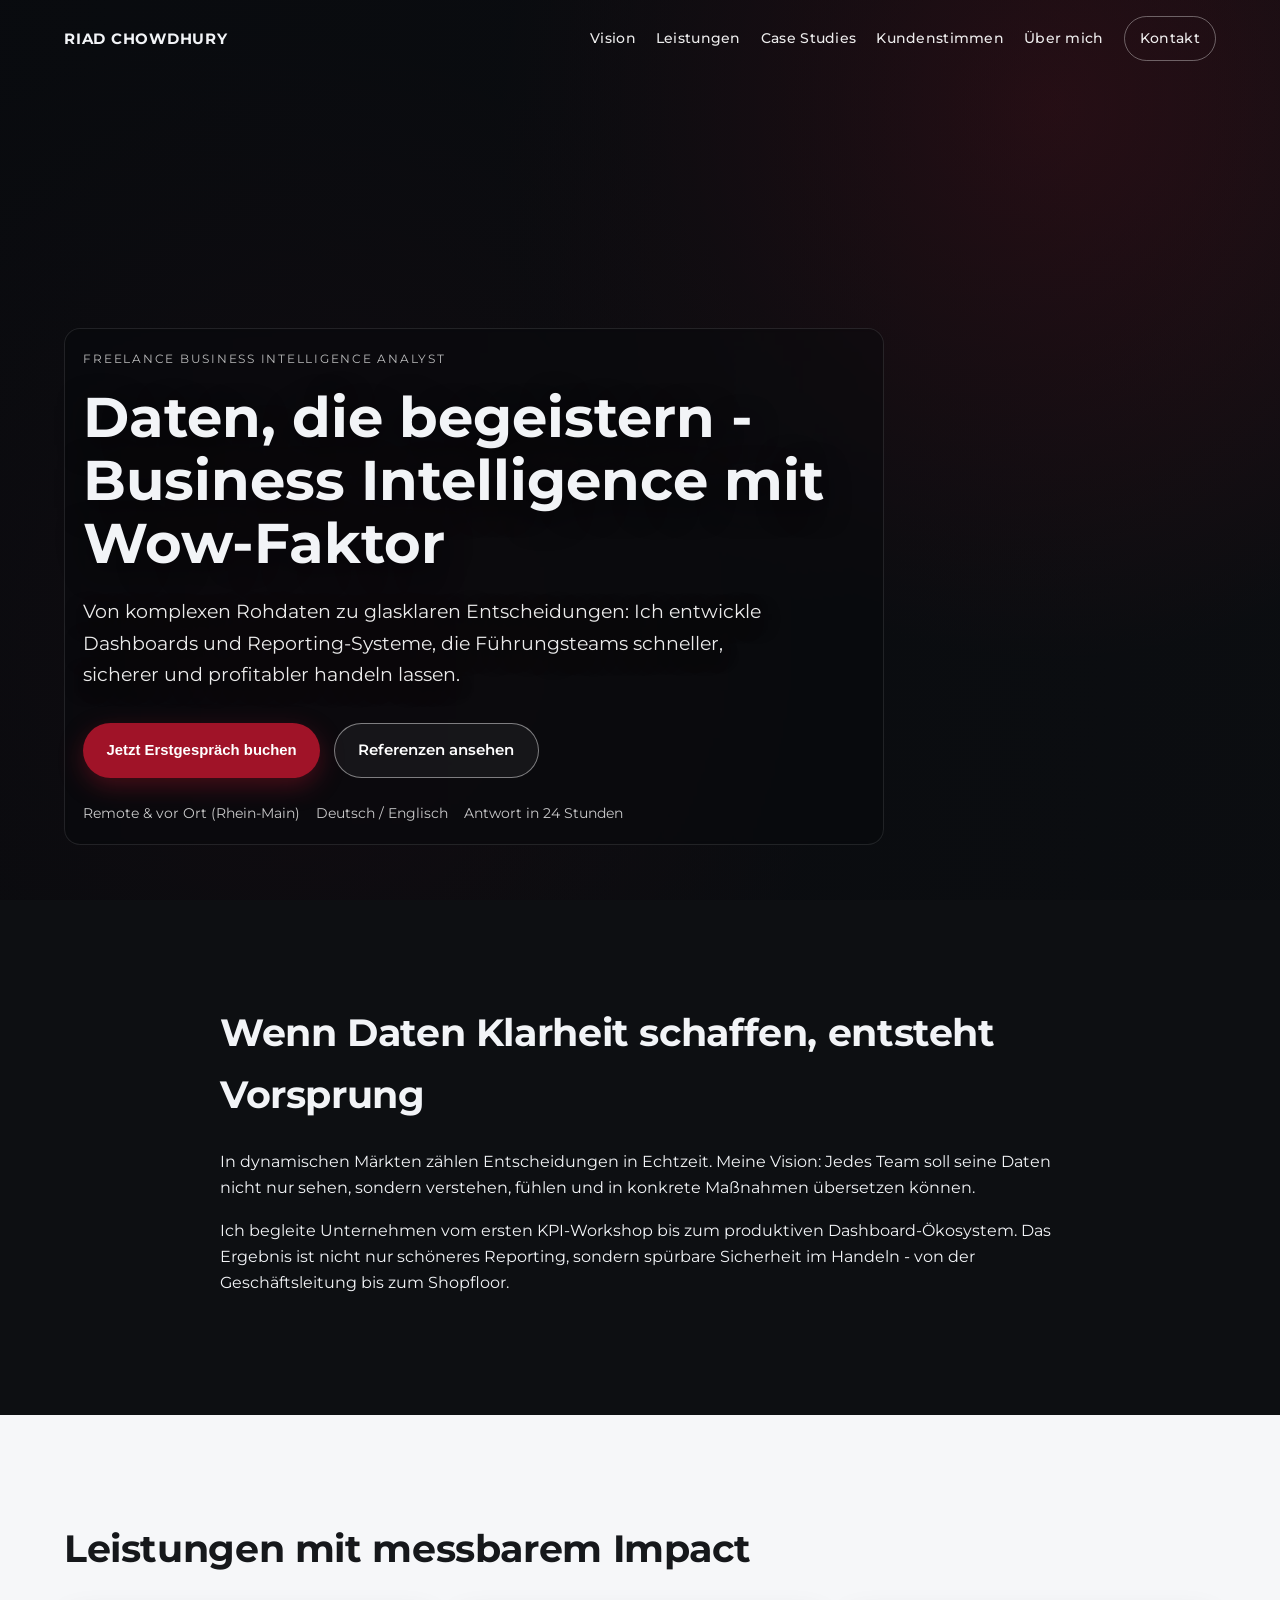
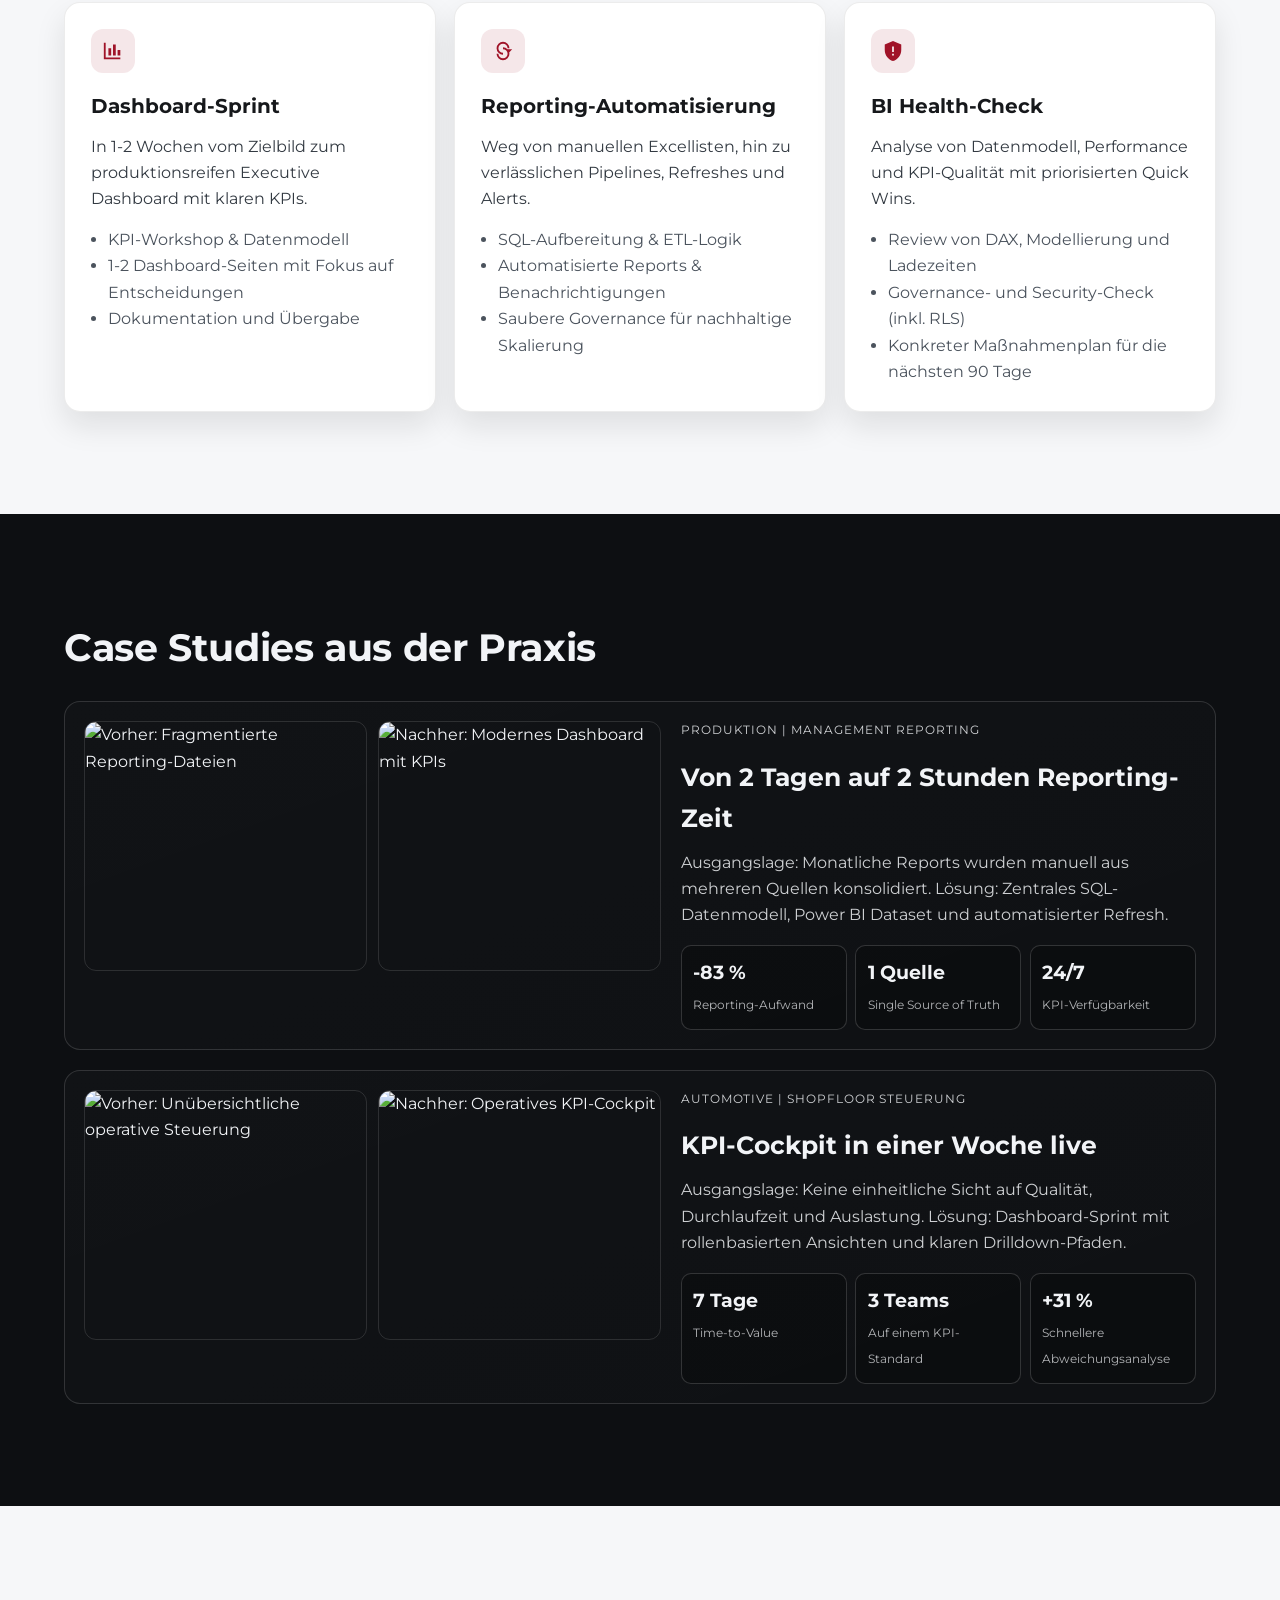
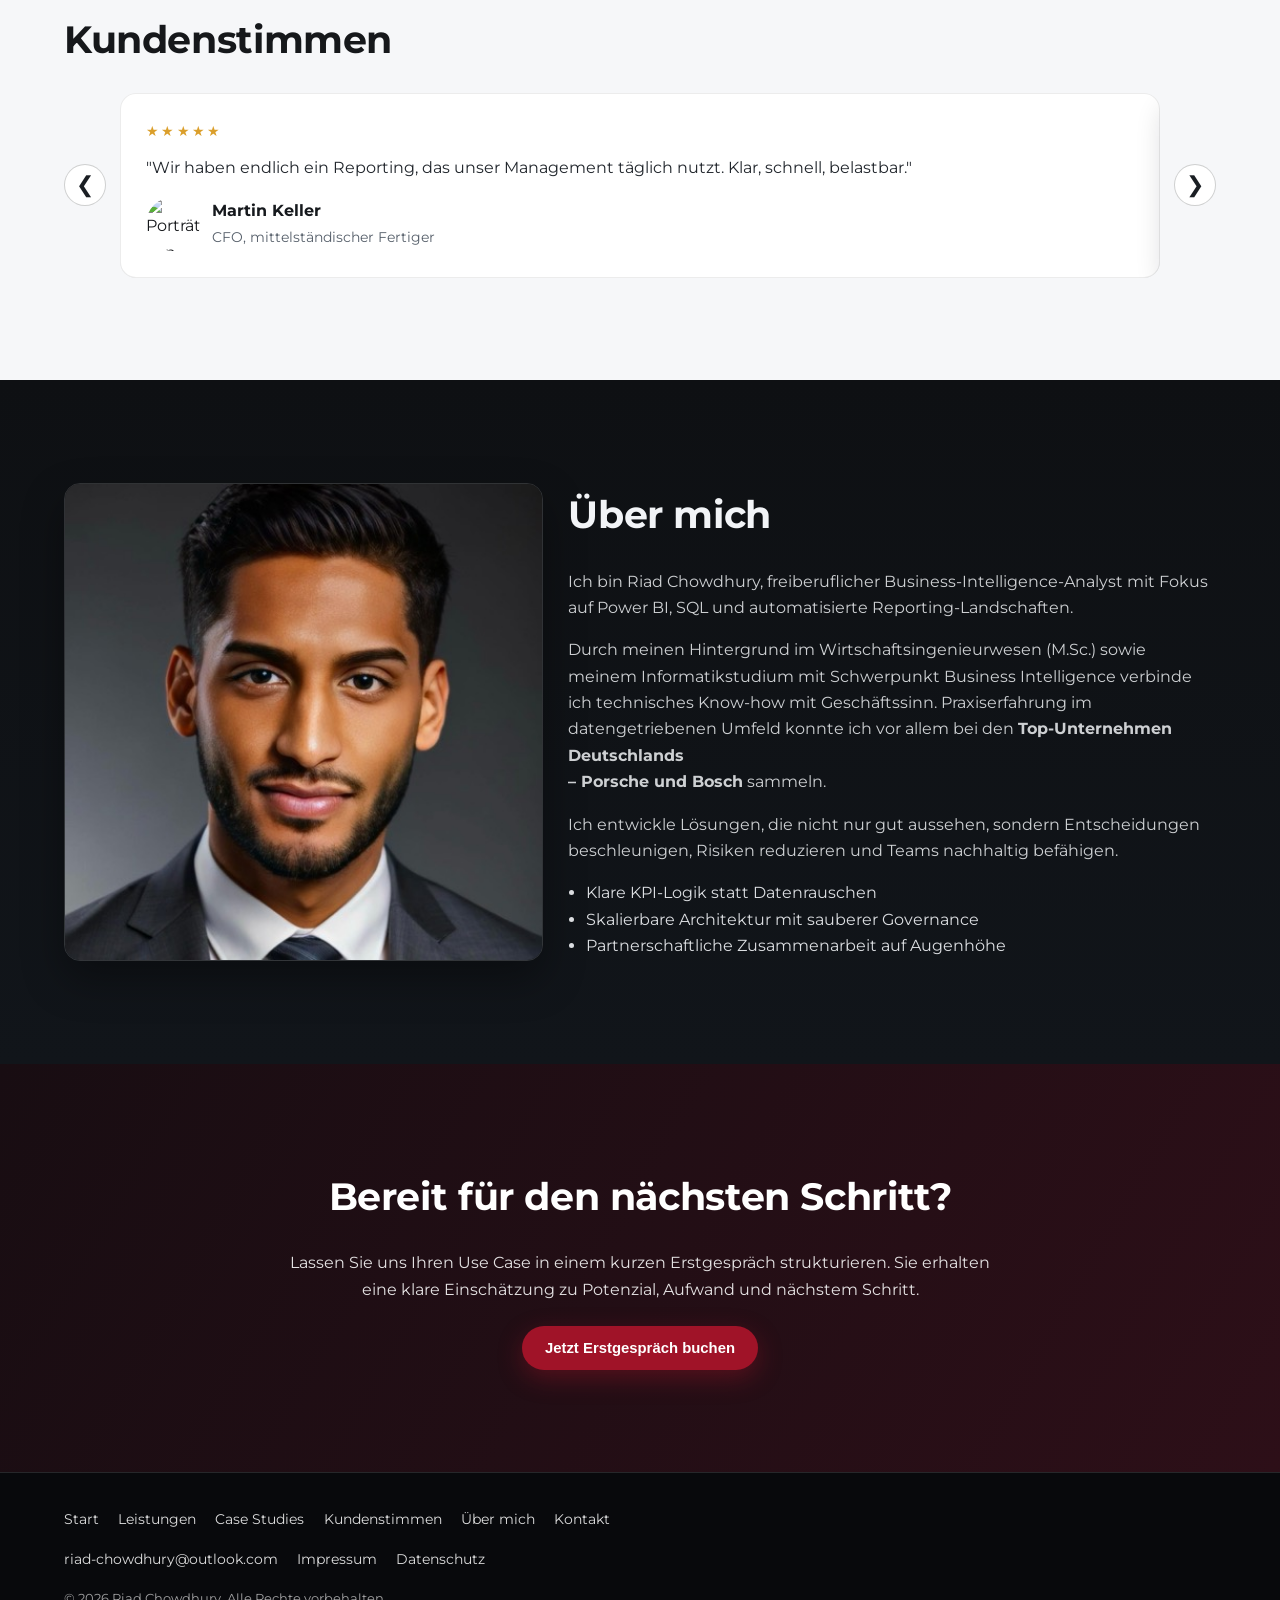
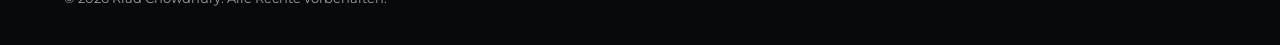
==== index.html @ aecb848a "initial commit" ====
<!DOCTYPE html>
<html lang="de">
<head>
    <meta charset="UTF-8">
    <meta name="viewport" content="width=device-width, initial-scale=1.0">
    <meta name="description" content="Premium Business-Intelligence-Portfolio von Riad Chowdhury: Dashboards, Reporting-Automatisierung und datengetriebene Entscheidungen mit messbarem Impact.">
    <title>Riad Chowdhury | Business Intelligence mit Wow-Faktor</title>
    <link rel="preconnect" href="https://fonts.googleapis.com">
    <link rel="preconnect" href="https://fonts.gstatic.com" crossorigin>
    <link href="https://fonts.googleapis.com/css2?family=Montserrat:wght@400;500;600;700;800&display=swap" rel="stylesheet">
    <link rel="stylesheet" href="style.css">
</head>
<body>
    <div data-include="components/site-header.html"></div>

    <main>
        <section class="hero" id="home">
            <video class="hero-video" autoplay muted loop playsinline aria-hidden="true">
                <source src="images/Create_a_cinematic_1080p_202602162215.mp4" type="video/mp4">
            </video>
            <div class="hero-overlay" aria-hidden="true"></div>
            <div class="hero-content reveal">
                <p class="kicker">Freelance Business Intelligence Analyst</p>
                <h1>Daten, die begeistern - Business Intelligence mit Wow-Faktor</h1>
                <p class="subheadline">
                    Von komplexen Rohdaten zu glasklaren Entscheidungen: Ich entwickle Dashboards und Reporting-Systeme,
                    die Führungsteams schneller, sicherer und profitabler handeln lassen.
                </p>
                <div class="hero-actions">
                    <button type="button" class="btn btn-primary" data-open-booking>Jetzt Erstgespräch buchen</button>
                    <a href="#case-studies" class="btn btn-secondary">Referenzen ansehen</a>
                </div>
                <div class="hero-trust" aria-label="Trust Hinweise">
                    <span>Remote & vor Ort (Rhein-Main)</span>
                    <span>Deutsch / Englisch</span>
                    <span>Antwort in 24 Stunden</span>
                </div>
            </div>
        </section>

        <section class="section section-dark" id="story">
            <div class="container narrow reveal">
                <h2>Wenn Daten Klarheit schaffen, entsteht Vorsprung</h2>
                <p>
                    In dynamischen Märkten zählen Entscheidungen in Echtzeit. Meine Vision: Jedes Team soll seine Daten
                    nicht nur sehen, sondern verstehen, fühlen und in konkrete Maßnahmen übersetzen können.
                </p>
                <p>
                    Ich begleite Unternehmen vom ersten KPI-Workshop bis zum produktiven Dashboard-Ökosystem.
                    Das Ergebnis ist nicht nur schöneres Reporting, sondern spürbare Sicherheit im Handeln -
                    von der Geschäftsleitung bis zum Shopfloor.
                </p>
            </div>
        </section>

        <section class="section section-light" id="services">
            <div class="container">
                <h2 class="section-title reveal">Leistungen mit messbarem Impact</h2>
                <div class="services-grid">
                    <article class="service-card reveal">
                        <div class="service-icon" aria-hidden="true">
                            <svg viewBox="0 0 24 24" role="img"><path d="M4 19h16v2H2V3h2v16Zm3-2V9h3v8H7Zm5 0V5h3v12h-3Zm5 0v-6h3v6h-3Z"/></svg>
                        </div>
                        <h3>Dashboard-Sprint</h3>
                        <p>In 1-2 Wochen vom Zielbild zum produktionsreifen Executive Dashboard mit klaren KPIs.</p>
                        <ul>
                            <li>KPI-Workshop & Datenmodell</li>
                            <li>1-2 Dashboard-Seiten mit Fokus auf Entscheidungen</li>
                            <li>Dokumentation und Übergabe</li>
                        </ul>
                    </article>
                    <article class="service-card reveal">
                        <div class="service-icon" aria-hidden="true">
                            <svg viewBox="0 0 24 24" role="img"><path d="M12 2a7 7 0 0 1 7 7h-2a5 5 0 1 0-5 5v2a7 7 0 0 1 0-14Zm6 8h4l-3.5 4L15 10h3Zm-6 12a7 7 0 0 1-7-7h2a5 5 0 1 0 5-5V8a7 7 0 1 1 0 14Z"/></svg>
                        </div>
                        <h3>Reporting-Automatisierung</h3>
                        <p>Weg von manuellen Excellisten, hin zu verlässlichen Pipelines, Refreshes und Alerts.</p>
                        <ul>
                            <li>SQL-Aufbereitung & ETL-Logik</li>
                            <li>Automatisierte Reports & Benachrichtigungen</li>
                            <li>Saubere Governance für nachhaltige Skalierung</li>
                        </ul>
                    </article>
                    <article class="service-card reveal">
                        <div class="service-icon" aria-hidden="true">
                            <svg viewBox="0 0 24 24" role="img"><path d="M12 1 3 5v6c0 5.55 3.84 10.74 9 12 5.16-1.26 9-6.45 9-12V5l-9-4Zm1 16h-2v-2h2v2Zm0-4h-2V7h2v6Z"/></svg>
                        </div>
                        <h3>BI Health-Check</h3>
                        <p>Analyse von Datenmodell, Performance und KPI-Qualität mit priorisierten Quick Wins.</p>
                        <ul>
                            <li>Review von DAX, Modellierung und Ladezeiten</li>
                            <li>Governance- und Security-Check (inkl. RLS)</li>
                            <li>Konkreter Maßnahmenplan für die nächsten 90 Tage</li>
                        </ul>
                    </article>
                </div>
            </div>
        </section>

        <section class="section section-dark" id="case-studies">
            <div class="container">
                <h2 class="section-title reveal">Case Studies aus der Praxis</h2>

                <article class="case-card reveal">
                    <div class="case-media">
                        <img src="https://images.unsplash.com/photo-1551288049-bebda4e38f71?auto=format&fit=crop&w=1200&q=80" alt="Vorher: Fragmentierte Reporting-Dateien" loading="lazy" decoding="async">
                        <img src="https://images.unsplash.com/photo-1460925895917-afdab827c52f?auto=format&fit=crop&w=1200&q=80" alt="Nachher: Modernes Dashboard mit KPIs" loading="lazy" decoding="async">
                    </div>
                    <div class="case-content">
                        <p class="case-tag">Produktion | Management Reporting</p>
                        <h3>Von 2 Tagen auf 2 Stunden Reporting-Zeit</h3>
                        <p>
                            Ausgangslage: Monatliche Reports wurden manuell aus mehreren Quellen konsolidiert.
                            Lösung: Zentrales SQL-Datenmodell, Power BI Dataset und automatisierter Refresh.
                        </p>
                        <div class="metrics">
                            <div><strong>-83 %</strong><span>Reporting-Aufwand</span></div>
                            <div><strong>1 Quelle</strong><span>Single Source of Truth</span></div>
                            <div><strong>24/7</strong><span>KPI-Verfügbarkeit</span></div>
                        </div>
                    </div>
                </article>

                <article class="case-card reveal">
                    <div class="case-media">
                        <img src="https://images.unsplash.com/photo-1553877522-43269d4ea984?auto=format&fit=crop&w=1200&q=80" alt="Vorher: Unübersichtliche operative Steuerung" loading="lazy" decoding="async">
                        <img src="https://images.unsplash.com/photo-1518186285589-2f7649de83e0?auto=format&fit=crop&w=1200&q=80" alt="Nachher: Operatives KPI-Cockpit" loading="lazy" decoding="async">
                    </div>
                    <div class="case-content">
                        <p class="case-tag">Automotive | Shopfloor Steuerung</p>
                        <h3>KPI-Cockpit in einer Woche live</h3>
                        <p>
                            Ausgangslage: Keine einheitliche Sicht auf Qualität, Durchlaufzeit und Auslastung.
                            Lösung: Dashboard-Sprint mit rollenbasierten Ansichten und klaren Drilldown-Pfaden.
                        </p>
                        <div class="metrics">
                            <div><strong>7 Tage</strong><span>Time-to-Value</span></div>
                            <div><strong>3 Teams</strong><span>Auf einem KPI-Standard</span></div>
                            <div><strong>+31 %</strong><span>Schnellere Abweichungsanalyse</span></div>
                        </div>
                    </div>
                </article>
            </div>
        </section>

        <section class="section section-light" id="testimonials">
            <div class="container">
                <h2 class="section-title reveal">Kundenstimmen</h2>
                <div class="testimonial-slider reveal" data-slider>
                    <button class="slider-btn" type="button" data-dir="prev" aria-label="Vorheriges Testimonial">&#10094;</button>
                    <div class="testimonial-viewport">
                        <div class="testimonial-track" data-track>
                            <article class="testimonial-card">
                                <div class="rating" aria-label="5 von 5 Sternen">★★★★★</div>
                                <p>
                                    "Wir haben endlich ein Reporting, das unser Management täglich nutzt. Klar, schnell, belastbar."
                                </p>
                                <div class="author">
                                    <img src="https://images.unsplash.com/photo-1535713875002-d1d0cf377fde?auto=format&fit=crop&w=240&q=80" alt="Porträt von Martin Keller" loading="lazy" decoding="async">
                                    <div>
                                        <strong>Martin Keller</strong>
                                        <span>CFO, mittelständischer Fertiger</span>
                                    </div>
                                </div>
                            </article>
                            <article class="testimonial-card">
                                <div class="rating" aria-label="5 von 5 Sternen">★★★★★</div>
                                <p>
                                    "Die KPI-Transparenz im Shopfloor hat unsere Priorisierung komplett verändert."
                                </p>
                                <div class="author">
                                    <img src="https://images.unsplash.com/photo-1544723795-3fb6469f5b39?auto=format&fit=crop&w=240&q=80" alt="Porträt von Sara Nguyen" loading="lazy" decoding="async">
                                    <div>
                                        <strong>Sara Nguyen</strong>
                                        <span>Head of Operations, Automotive</span>
                                    </div>
                                </div>
                            </article>
                            <article class="testimonial-card">
                                <div class="rating" aria-label="5 von 5 Sternen">★★★★★</div>
                                <p>
                                    "Vom ersten Workshop bis zur Übergabe: strukturiert, verbindlich und technisch exzellent."
                                </p>
                                <div class="author">
                                    <img src="https://images.unsplash.com/photo-1472099645785-5658abf4ff4e?auto=format&fit=crop&w=240&q=80" alt="Porträt von Daniel Schreiber" loading="lazy" decoding="async">
                                    <div>
                                        <strong>Daniel Schreiber</strong>
                                        <span>Leiter Controlling, Maschinenbau</span>
                                    </div>
                                </div>
                            </article>
                        </div>
                    </div>
                    <button class="slider-btn" type="button" data-dir="next" aria-label="Nächstes Testimonial">&#10095;</button>
                </div>
            </div>
        </section>

        <section class="section section-dark about-section" id="about">
            <div class="container about-grid reveal">
                <div class="about-photo-wrap">
                    <img src="./images/Foto_Riad_Chowdhury.jpg" alt="Professionelles Porträt von Riad chowdhury" loading="lazy" decoding="async">
                </div>
                <div class="about-content">
                    <h2>Über mich</h2>
                    <p>
                        Ich bin Riad Chowdhury, freiberuflicher Business-Intelligence-Analyst mit Fokus auf Power BI,
                        SQL und automatisierte Reporting-Landschaften.
                    </p>

                    <p>
                    Durch meinen Hintergrund im Wirtschaftsingenieurwesen (M.Sc.) sowie meinem Informatikstudium mit Schwerpunkt Business Intelligence verbinde ich technisches Know-how mit Geschäftssinn.
                    Praxiserfahrung im datengetriebenen Umfeld konnte ich vor allem bei den <b>Top-Unternehmen Deutschlands <br>– Porsche und Bosch</b> sammeln.
                    </p>
                    
                    <p>
                        Ich entwickle Lösungen, die nicht nur gut aussehen, sondern Entscheidungen beschleunigen,
                        Risiken reduzieren und Teams nachhaltig befähigen.
                    </p>
                    <ul>
                        <li>Klare KPI-Logik statt Datenrauschen</li>
                        <li>Skalierbare Architektur mit sauberer Governance</li>
                        <li>Partnerschaftliche Zusammenarbeit auf Augenhöhe</li>
                    </ul>
                </div>
            </div>
        </section>

        <section class="section section-accent" id="contact">
            <div class="container narrow reveal">
                <h2>Bereit für den nächsten Schritt?</h2>
                <p>
                    Lassen Sie uns Ihren Use Case in einem kurzen Erstgespräch strukturieren.
                    Sie erhalten eine klare Einschätzung zu Potenzial, Aufwand und nächstem Schritt.
                </p>
                <button type="button" class="btn btn-primary" data-open-booking>Jetzt Erstgespräch buchen</button>
            </div>
        </section>
    </main>

    <div class="booking-modal" data-booking-modal aria-hidden="true">
        <div class="booking-backdrop" data-close-booking></div>
        <section class="booking-dialog" role="dialog" aria-modal="true" aria-labelledby="booking-title">
            <button type="button" class="booking-close" aria-label="Formular schließen" data-close-booking>&times;</button>
            <h2 id="booking-title">Erstgespräch anfragen</h2>
            <p>Geben Sie Ihre Daten und Ihr Anliegen ein. Nach dem Absenden erhalten Sie und ich die Anfrage per E-Mail.</p>

            <form class="booking-form" action="https://formsubmit.co/riad-chowdhury@outlook.com" method="POST">
                <input type="hidden" name="_subject" value="Neue Erstgespräch-Anfrage über Portfolio-Webseite">
                <input type="hidden" name="_captcha" value="false">
                <input type="hidden" name="_template" value="table">

                <label for="booking-name">Name*</label>
                <input id="booking-name" name="Name" type="text" required>

                <label for="booking-company">Unternehmen*</label>
                <input id="booking-company" name="Unternehmen" type="text" required>

                <label for="booking-email">E-Mail*</label>
                <input id="booking-email" name="E-Mail" type="email" required>

                <label for="booking-phone">Telefon (optional)</label>
                <input id="booking-phone" name="Telefon" type="tel">

                <label for="booking-topic">Anliegen*</label>
                <textarea id="booking-topic" name="Anliegen" rows="4" required></textarea>

                <div class="booking-row">
                    <div>
                        <label for="booking-date">Wunschtermin (Datum)*</label>
                        <input id="booking-date" name="Wunschtermin_Datum" type="date" required>
                    </div>
                    <div>
                        <label for="booking-time">Uhrzeit*</label>
                        <input id="booking-time" name="Wunschtermin_Uhrzeit" type="time" required>
                    </div>
                </div>

                <label for="booking-notes">Weitere Hinweise (optional)</label>
                <textarea id="booking-notes" name="Hinweise" rows="3"></textarea>

                <label class="booking-consent">
                    <input type="checkbox" name="Datenschutz akzeptiert" required>
                    Ich stimme der Verarbeitung meiner Angaben zur Kontaktaufnahme zu.*
                </label>

                <button type="submit" class="btn btn-primary">Anfrage absenden</button>
                <small>Sie sind dabei Ihr Unternehmen effizienter zu gestalten.</small>
            </form>
        </section>
    </div>

    <div data-include="components/site-footer.html"></div>

    <script src="components/includes.js"></script>
    <script>
        const initIndexPage = () => {
            const body = document.body;
            const header = document.querySelector('.site-header');
            const slider = document.querySelector('[data-slider]');
            const track = slider ? slider.querySelector('[data-track]') : null;
            const slides = track ? Array.from(track.children) : [];
            const controls = slider ? slider.querySelectorAll('.slider-btn') : [];
            const bookingModal = document.querySelector('[data-booking-modal]');
            const openBookingButtons = document.querySelectorAll('[data-open-booking]');
            const closeBookingButtons = document.querySelectorAll('[data-close-booking]');
            const bookingDateInput = document.querySelector('#booking-date');
            let slideIndex = 0;

            document.querySelectorAll('a[href^="#"]').forEach((link) => {
                link.addEventListener('click', (event) => {
                    const targetId = link.getAttribute('href');
                    const target = document.querySelector(targetId);
                    if (!target) return;
                    event.preventDefault();
                    target.scrollIntoView({ behavior: 'smooth', block: 'start' });
                });
            });

            if (bookingDateInput) {
                const today = new Date().toISOString().split('T')[0];
                bookingDateInput.min = today;
            }

            const openBooking = () => {
                if (!bookingModal) return;
                bookingModal.classList.add('is-open');
                bookingModal.setAttribute('aria-hidden', 'false');
                body.classList.add('modal-open');
            };

            const closeBooking = () => {
                if (!bookingModal) return;
                bookingModal.classList.remove('is-open');
                bookingModal.setAttribute('aria-hidden', 'true');
                body.classList.remove('modal-open');
            };

            openBookingButtons.forEach((button) => {
                button.addEventListener('click', openBooking);
            });

            closeBookingButtons.forEach((button) => {
                button.addEventListener('click', closeBooking);
            });

            document.addEventListener('keydown', (event) => {
                if (event.key === 'Escape') closeBooking();
            });

            const updateSlider = () => {
                if (!track || !slides.length) return;
                track.style.transform = `translateX(-${slideIndex * 100}%)`;
            };

            controls.forEach((button) => {
                button.addEventListener('click', () => {
                    if (button.dataset.dir === 'next') {
                        slideIndex = (slideIndex + 1) % slides.length;
                    } else {
                        slideIndex = (slideIndex - 1 + slides.length) % slides.length;
                    }
                    updateSlider();
                });
            });

            const revealObserver = new IntersectionObserver((entries) => {
                entries.forEach((entry) => {
                    if (entry.isIntersecting) {
                        entry.target.classList.add('is-visible');
                        revealObserver.unobserve(entry.target);
                    }
                });
            }, { threshold: 0.15 });

            document.querySelectorAll('.reveal').forEach((el) => revealObserver.observe(el));

            const onScroll = () => {
                const offset = window.scrollY;
                header?.classList.toggle('is-scrolled', offset > 10);
                const parallaxY = Math.min(offset * 0.2, 80);
                document.documentElement.style.setProperty('--parallax-y', `${parallaxY}px`);
            };

            onScroll();
            window.addEventListener('scroll', onScroll, { passive: true });
        };

        if (window.componentsReady) {
            initIndexPage();
        } else {
            document.addEventListener('components:ready', initIndexPage, { once: true });
        }
    </script>
</body>
</html>
---- style.css ----
:root {
    --bg: #0d0f12;
    --bg-soft: #14181d;
    --text: #f2f4f7;
    --text-dark: #16181b;
    --muted: #b6bcc6;
    --accent: #a01328;
    --accent-bright: #c91933;
    --surface: #1b2026;
    --surface-light: #f6f7f9;
    --border: rgba(255, 255, 255, 0.14);
    --container: 1180px;
    --radius: 16px;
    --shadow: 0 18px 40px rgba(0, 0, 0, 0.35);
    --transition: 220ms cubic-bezier(.2, .6, .2, 1);
    --parallax-y: 0px;
}

* {
    box-sizing: border-box;
}

html,
body {
    margin: 0;
    padding: 0;
}

body {
    font-family: "Montserrat", "Segoe UI", Helvetica, Arial, sans-serif;
    background: var(--bg);
    color: var(--text);
    line-height: 1.65;
    -webkit-font-smoothing: antialiased;
    text-rendering: optimizeLegibility;
}

a {
    color: inherit;
    text-decoration: none;
}

img {
    display: block;
    max-width: 100%;
}

.container {
    width: min(var(--container), 90vw);
    margin-inline: auto;
}

.narrow {
    width: min(840px, 90vw);
    margin-inline: auto;
}

.site-header {
    position: fixed;
    top: 0;
    left: 0;
    right: 0;
    z-index: 1000;
    display: flex;
    align-items: center;
    justify-content: space-between;
    padding: 1rem 5vw;
    transition: background var(--transition), box-shadow var(--transition), backdrop-filter var(--transition);
}

.site-header.is-scrolled {
    background: rgba(10, 11, 14, 0.9);
    backdrop-filter: blur(8px);
    box-shadow: 0 6px 22px rgba(0, 0, 0, 0.35);
}

.brand {
    font-weight: 700;
    letter-spacing: 0.05em;
    text-transform: uppercase;
    font-size: 0.95rem;
}

.site-nav {
    display: flex;
    align-items: center;
    gap: 1.25rem;
}

.site-nav a {
    color: rgba(255, 255, 255, 0.92);
    font-size: 0.9rem;
    font-weight: 500;
    letter-spacing: 0.02em;
    transition: color var(--transition);
}

.site-nav a:hover {
    color: #fff;
}

.nav-cta {
    padding: 0.6rem 0.95rem;
    border: 1px solid rgba(255, 255, 255, 0.35);
    border-radius: 999px;
}

.nav-cta:hover {
    border-color: var(--accent-bright);
    color: var(--accent-bright);
}

.menu-toggle {
    display: none;
    border: 0;
    background: transparent;
    padding: 0.35rem;
    cursor: pointer;
}

.menu-toggle span {
    display: block;
    width: 24px;
    height: 2px;
    margin: 5px 0;
    border-radius: 999px;
    background: #fff;
    transition: transform var(--transition), opacity var(--transition);
}

.hero {
    position: relative;
    min-height: 100vh;
    display: flex;
    align-items: flex-end;
    justify-content: flex-start;
    padding: 7.5rem 5vw 2.2rem;
    overflow: clip;
}

.hero-video,
.hero-overlay {
    position: absolute;
    inset: 0;
}

.hero-video {
    width: 100%;
    height: 100%;
    object-fit: cover;
    transform: translateY(calc(var(--parallax-y) * -1));
    transition: transform 90ms linear;
}

.hero-overlay {
    background:
        linear-gradient(95deg, rgba(8, 10, 14, 0.84) 0%, rgba(8, 10, 14, 0.62) 48%, rgba(8, 10, 14, 0.32) 100%),
        radial-gradient(circle at 82% 12%, rgba(201, 25, 51, 0.26), transparent 42%),
        radial-gradient(circle at 20% 70%, rgba(160, 19, 40, 0.18), transparent 50%);
}

.hero-content {
    position: relative;
    z-index: 1;
    width: min(820px, 92vw);
    text-align: left;
    background: rgba(6, 8, 12, 0.38);
    border: 1px solid rgba(255, 255, 255, 0.1);
    border-radius: 16px;
    padding: 1.2rem 1.15rem;
    backdrop-filter: blur(2px);
    margin-bottom: clamp(0.8rem, 2.2vh, 2rem);
}

.kicker {
    margin: 0 0 1rem;
    font-size: 0.78rem;
    letter-spacing: 0.14em;
    text-transform: uppercase;
    color: rgba(255, 255, 255, 0.72);
}

.hero h1 {
    margin: 0;
    font-size: clamp(2rem, 4.4vw, 3.9rem);
    line-height: 1.12;
    text-shadow: 0 8px 28px rgba(0, 0, 0, 0.55);
}

.subheadline {
    margin: 1.35rem 0 2rem;
    max-width: 720px;
    color: rgba(255, 255, 255, 0.92);
    font-size: clamp(1rem, 1.7vw, 1.2rem);
    text-shadow: 0 6px 20px rgba(0, 0, 0, 0.5);
}

.hero-actions {
    display: flex;
    justify-content: flex-start;
    gap: 0.9rem;
    flex-wrap: wrap;
}

.btn {
    display: inline-flex;
    align-items: center;
    justify-content: center;
    gap: 0.45rem;
    padding: 0.88rem 1.45rem;
    border-radius: 999px;
    font-size: 0.93rem;
    font-weight: 600;
    transition: transform var(--transition), background var(--transition), color var(--transition), border-color var(--transition), box-shadow var(--transition);
}

.btn:hover {
    transform: translateY(-2px);
}

button.btn {
    border: 0;
    cursor: pointer;
}

.btn-primary {
    background: var(--accent);
    color: #fff;
    border: 1px solid transparent;
    box-shadow: 0 8px 24px rgba(160, 19, 40, 0.4);
}

.btn-primary:hover {
    background: var(--accent-bright);
}

.btn-secondary {
    border: 1px solid rgba(255, 255, 255, 0.45);
    color: #fff;
    background: rgba(255, 255, 255, 0.05);
}

.btn-secondary:hover {
    border-color: var(--accent-bright);
    color: var(--accent-bright);
}

.hero-trust {
    margin-top: 1.55rem;
    display: flex;
    flex-wrap: wrap;
    justify-content: flex-start;
    gap: 1rem;
    color: rgba(255, 255, 255, 0.78);
    font-size: 0.85rem;
}

.section {
    padding: clamp(4.2rem, 8vw, 6.5rem) 0;
    position: relative;
}

.section-dark {
    background: var(--bg);
    color: var(--text);
}

.section-light {
    background: var(--surface-light);
    color: var(--text-dark);
}

.section-accent {
    background: linear-gradient(120deg, #180d12, #2d0f18);
    color: #fff;
    text-align: center;
}

.section-title {
    margin: 0 0 2.25rem;
    font-size: clamp(1.6rem, 3vw, 2.4rem);
    letter-spacing: -0.02em;
}

.section h2 {
    margin: 0 0 1.4rem;
    font-size: clamp(1.5rem, 3vw, 2.35rem);
    letter-spacing: -0.01em;
}

.section p {
    margin: 0 0 1rem;
}

.services-grid {
    display: grid;
    grid-template-columns: repeat(3, minmax(0, 1fr));
    gap: 1.15rem;
}

.service-card {
    border-radius: var(--radius);
    background: #fff;
    border: 1px solid rgba(16, 20, 24, 0.08);
    padding: 1.6rem;
    box-shadow: 0 14px 30px rgba(18, 20, 24, 0.1);
    transition: transform var(--transition), box-shadow var(--transition), border-color var(--transition);
}

.service-card:hover {
    transform: translateY(-6px);
    box-shadow: 0 20px 38px rgba(18, 20, 24, 0.2);
    border-color: rgba(160, 19, 40, 0.35);
}

.service-icon {
    width: 44px;
    height: 44px;
    display: grid;
    place-items: center;
    border-radius: 12px;
    background: rgba(160, 19, 40, 0.1);
    margin-bottom: 1rem;
}

.service-icon svg {
    width: 22px;
    height: 22px;
    fill: var(--accent);
}

.service-card h3 {
    margin: 0 0 0.7rem;
    font-size: 1.28rem;
}

.service-card p {
    margin: 0 0 0.9rem;
    color: #333a42;
}

.service-card ul {
    margin: 0;
    padding-left: 1.1rem;
    color: #4b535d;
}

.case-card {
    display: grid;
    grid-template-columns: 1.12fr 1fr;
    gap: 1.25rem;
    margin-top: 1.25rem;
    padding: 1.2rem;
    border: 1px solid var(--border);
    border-radius: var(--radius);
    background: linear-gradient(160deg, rgba(255, 255, 255, 0.02), rgba(255, 255, 255, 0.01));
}

.case-media {
    display: grid;
    grid-template-columns: 1fr 1fr;
    gap: 0.65rem;
}

.case-media img {
    border-radius: 12px;
    height: 250px;
    object-fit: cover;
    border: 1px solid rgba(255, 255, 255, 0.12);
}

.case-content {
    display: flex;
    flex-direction: column;
    justify-content: center;
}

.case-tag {
    margin: 0 0 0.55rem;
    color: #d3a8b2;
    text-transform: uppercase;
    letter-spacing: 0.08em;
    font-size: 0.73rem;
}

.case-content h3 {
    margin: 0 0 0.7rem;
    font-size: 1.55rem;
}

.case-content p {
    margin: 0 0 1rem;
    color: rgba(242, 244, 247, 0.84);
}

.metrics {
    display: grid;
    grid-template-columns: repeat(3, minmax(0, 1fr));
    gap: 0.55rem;
}

.metrics div {
    border-radius: 10px;
    border: 1px solid rgba(255, 255, 255, 0.16);
    padding: 0.7rem;
    background: rgba(0, 0, 0, 0.22);
}

.metrics strong {
    display: block;
    font-size: 1.2rem;
    margin-bottom: 0.15rem;
}

.metrics span {
    font-size: 0.78rem;
    color: rgba(242, 244, 247, 0.72);
}

.testimonial-slider {
    display: grid;
    grid-template-columns: auto 1fr auto;
    align-items: center;
    gap: 0.85rem;
}

.slider-btn {
    width: 42px;
    height: 42px;
    border-radius: 999px;
    border: 1px solid rgba(16, 20, 24, 0.2);
    background: #fff;
    color: #1a1e23;
    font-size: 1.35rem;
    cursor: pointer;
    transition: transform var(--transition), border-color var(--transition), color var(--transition);
}

.slider-btn:hover {
    transform: translateY(-2px);
    border-color: var(--accent);
    color: var(--accent);
}

.testimonial-viewport {
    overflow: hidden;
    border-radius: var(--radius);
}

.testimonial-track {
    display: flex;
    transition: transform var(--transition);
}

.testimonial-card {
    min-width: 100%;
    border-radius: var(--radius);
    padding: 1.6rem;
    border: 1px solid rgba(16, 20, 24, 0.08);
    background: #fff;
    box-shadow: 0 12px 26px rgba(18, 20, 24, 0.12);
}

.rating {
    margin-bottom: 0.65rem;
    color: #db9f2b;
    letter-spacing: 0.15em;
    font-size: 0.9rem;
}

.testimonial-card p {
    margin: 0 0 1rem;
    color: #21262c;
    font-size: 1.03rem;
}

.author {
    display: flex;
    align-items: center;
    gap: 0.75rem;
}

.author img {
    width: 54px;
    height: 54px;
    border-radius: 50%;
    object-fit: cover;
}

.author strong {
    display: block;
    color: #16191d;
}

.author span {
    color: #57606b;
    font-size: 0.85rem;
}

.about-section {
    background: linear-gradient(180deg, #0e1013, #11151a);
}

.about-grid {
    display: grid;
    grid-template-columns: 0.85fr 1.15fr;
    gap: 1.6rem;
    align-items: center;
}

.about-photo-wrap {
    border-radius: var(--radius);
    overflow: hidden;
    border: 1px solid var(--border);
    box-shadow: var(--shadow);
}

.about-photo-wrap img {
    width: 100%;
    height: 100%;
    min-height: 420px;
    object-fit: cover;
}

.about-content p {
    color: rgba(242, 244, 247, 0.84);
}

.about-content ul {
    margin: 1rem 0 0;
    padding-left: 1.1rem;
    color: rgba(242, 244, 247, 0.9);
}

.section-accent p {
    color: rgba(255, 255, 255, 0.88);
    margin: 0 auto 1.4rem;
    max-width: 710px;
}

.site-footer {
    background: #08090c;
    border-top: 1px solid rgba(255, 255, 255, 0.12);
    padding: 2.2rem 0;
}

.footer-grid {
    display: grid;
    gap: 1rem;
}

.footer-nav,
.footer-meta {
    display: flex;
    flex-wrap: wrap;
    gap: 0.9rem 1.2rem;
}

.footer-nav a,
.footer-meta a {
    color: rgba(255, 255, 255, 0.86);
    font-size: 0.9rem;
    transition: color var(--transition);
}

.footer-nav a:hover,
.footer-meta a:hover {
    color: var(--accent-bright);
}

.site-footer p {
    margin: 0;
    color: rgba(255, 255, 255, 0.62);
    font-size: 0.82rem;
}

.booking-modal {
    position: fixed;
    inset: 0;
    z-index: 1400;
    display: grid;
    place-items: center;
    opacity: 0;
    visibility: hidden;
    transition: opacity var(--transition), visibility var(--transition);
}

.booking-modal.is-open {
    opacity: 1;
    visibility: visible;
}

.booking-backdrop {
    position: absolute;
    inset: 0;
    background: rgba(6, 7, 10, 0.72);
    backdrop-filter: blur(4px);
}

.booking-dialog {
    position: relative;
    z-index: 1;
    width: min(700px, 92vw);
    max-height: 88vh;
    overflow: auto;
    border-radius: 16px;
    border: 1px solid rgba(255, 255, 255, 0.14);
    background: linear-gradient(160deg, #12151a, #181d24);
    box-shadow: 0 22px 48px rgba(0, 0, 0, 0.48);
    padding: 1.25rem 1.1rem 1.15rem;
}

.booking-close {
    position: absolute;
    top: 0.55rem;
    right: 0.75rem;
    border: 0;
    background: transparent;
    color: #fff;
    font-size: 1.7rem;
    line-height: 1;
    cursor: pointer;
}

.booking-dialog h2 {
    margin: 0 0 0.4rem;
}

.booking-dialog p {
    margin: 0 0 1rem;
    color: rgba(242, 244, 247, 0.82);
}

.booking-form {
    display: grid;
    gap: 0.75rem;
}

.booking-form label {
    font-size: 0.88rem;
    color: rgba(242, 244, 247, 0.88);
}

.booking-form input,
.booking-form textarea {
    width: 100%;
    border-radius: 10px;
    border: 1px solid rgba(255, 255, 255, 0.17);
    background: rgba(255, 255, 255, 0.03);
    color: #fff;
    padding: 0.72rem 0.75rem;
    font: inherit;
}

.booking-form input:focus,
.booking-form textarea:focus {
    outline: 2px solid rgba(201, 25, 51, 0.38);
    border-color: var(--accent-bright);
}

.booking-row {
    display: grid;
    grid-template-columns: 1fr 1fr;
    gap: 0.7rem;
}

.booking-consent {
    display: flex;
    align-items: flex-start;
    gap: 0.55rem;
    font-size: 0.82rem;
    color: rgba(242, 244, 247, 0.8);
}

.booking-consent input {
    width: auto;
    margin-top: 0.1rem;
}

.booking-form small {
    color: rgba(242, 244, 247, 0.62);
    font-size: 0.75rem;
}

body.modal-open {
    overflow: hidden;
}

.reveal {
    opacity: 0;
    transform: translateY(22px);
    transition: opacity 500ms ease, transform 500ms ease;
}

.reveal.is-visible {
    opacity: 1;
    transform: translateY(0);
}

@media (max-width: 1024px) {
    .services-grid {
        grid-template-columns: 1fr 1fr;
    }

    .case-card {
        grid-template-columns: 1fr;
    }

    .about-grid {
        grid-template-columns: 1fr;
    }
}

@media (max-width: 760px) {
    .menu-toggle {
        display: block;
        z-index: 1001;
    }

    .site-nav {
        position: fixed;
        top: 0;
        right: 0;
        bottom: 0;
        width: min(82vw, 320px);
        padding: 5.6rem 1.5rem 1.5rem;
        background: rgba(11, 12, 16, 0.98);
        backdrop-filter: blur(8px);
        border-left: 1px solid rgba(255, 255, 255, 0.15);
        flex-direction: column;
        align-items: flex-start;
        transform: translateX(100%);
        transition: transform var(--transition);
    }

    body.menu-open .site-nav {
        transform: translateX(0);
    }

    body.menu-open .menu-toggle span:nth-child(1) {
        transform: translateY(7px) rotate(45deg);
    }

    body.menu-open .menu-toggle span:nth-child(2) {
        opacity: 0;
    }

    body.menu-open .menu-toggle span:nth-child(3) {
        transform: translateY(-7px) rotate(-45deg);
    }

    .services-grid {
        grid-template-columns: 1fr;
    }

    .case-media {
        grid-template-columns: 1fr;
    }

    .case-media img {
        height: 210px;
    }

    .metrics {
        grid-template-columns: 1fr;
    }

    .testimonial-slider {
        grid-template-columns: 1fr;
    }

    .slider-btn {
        display: none;
    }

    .booking-row {
        grid-template-columns: 1fr;
    }
}

@media (prefers-reduced-motion: reduce) {
    *,
    *::before,
    *::after {
        animation: none !important;
        transition: none !important;
        scroll-behavior: auto !important;
    }

    .hero-video,
    .reveal {
        transform: none !important;
    }

    .reveal {
        opacity: 1 !important;
    }
}
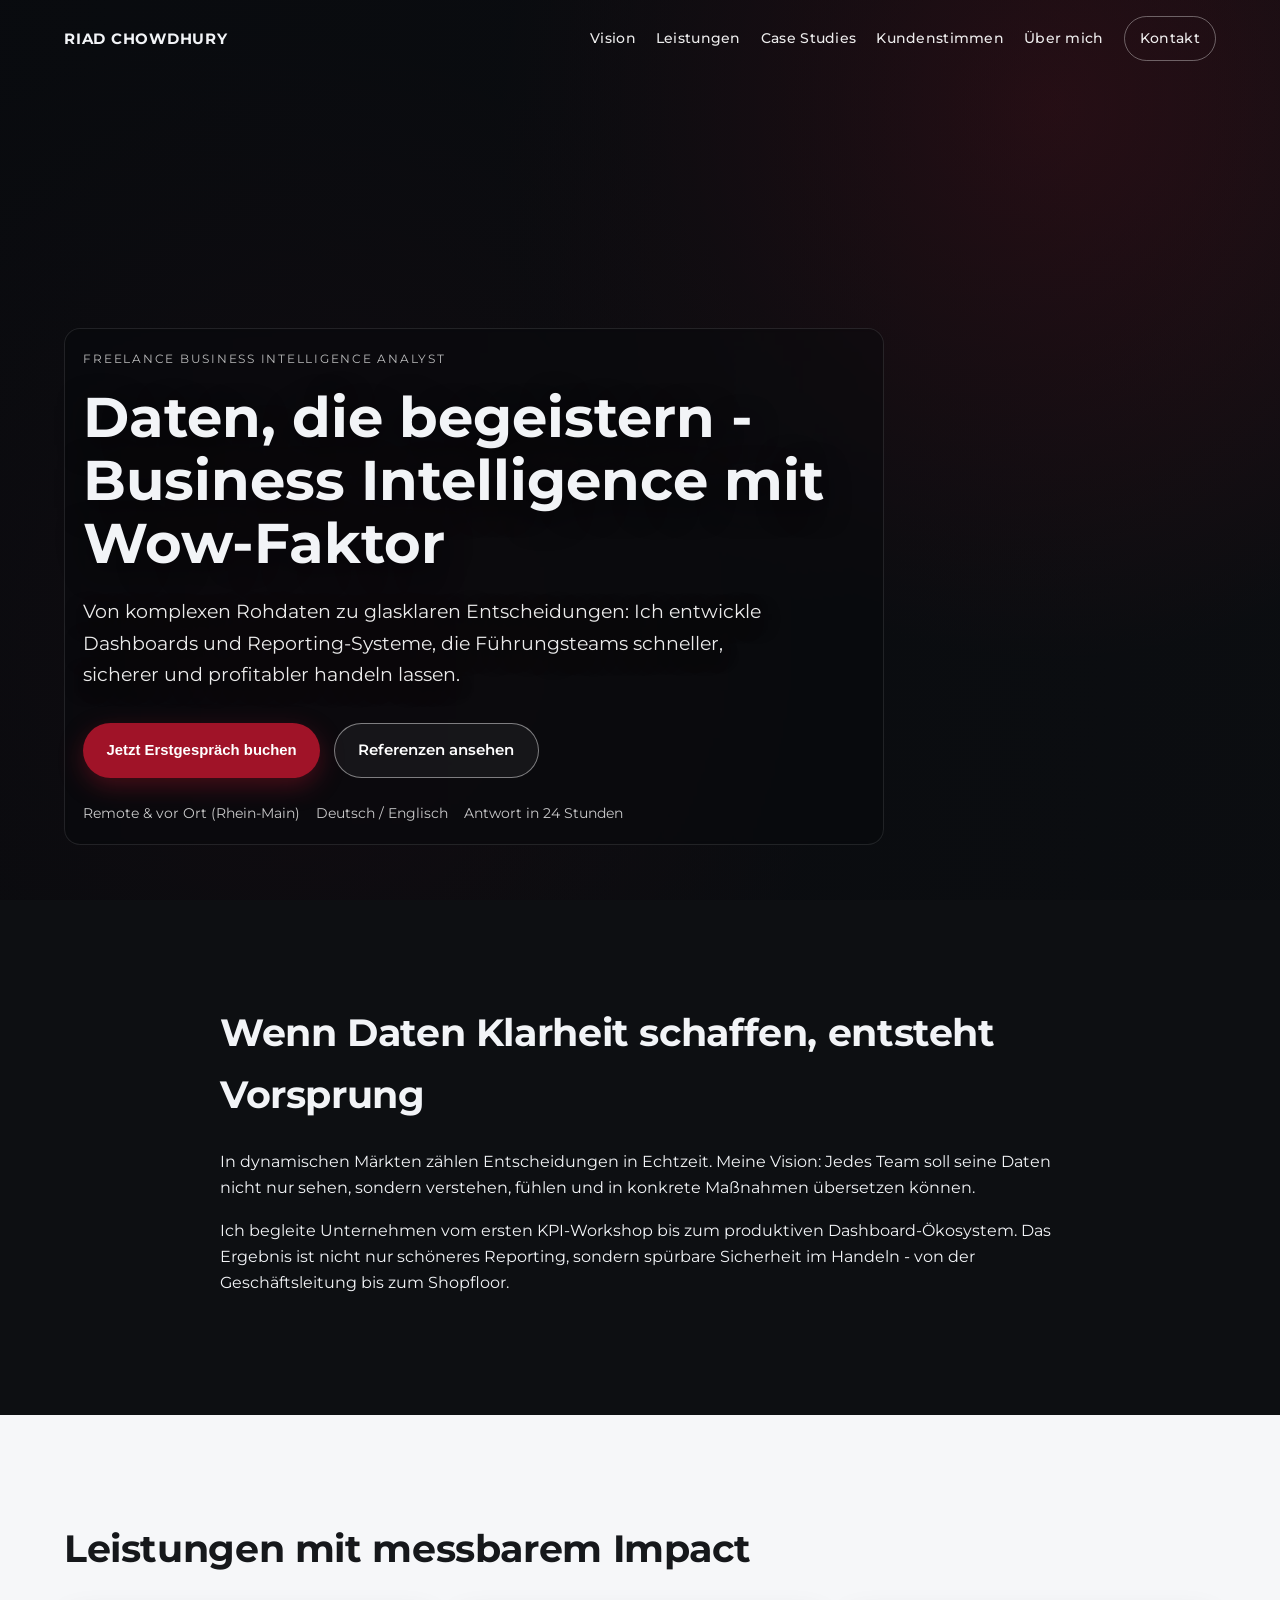
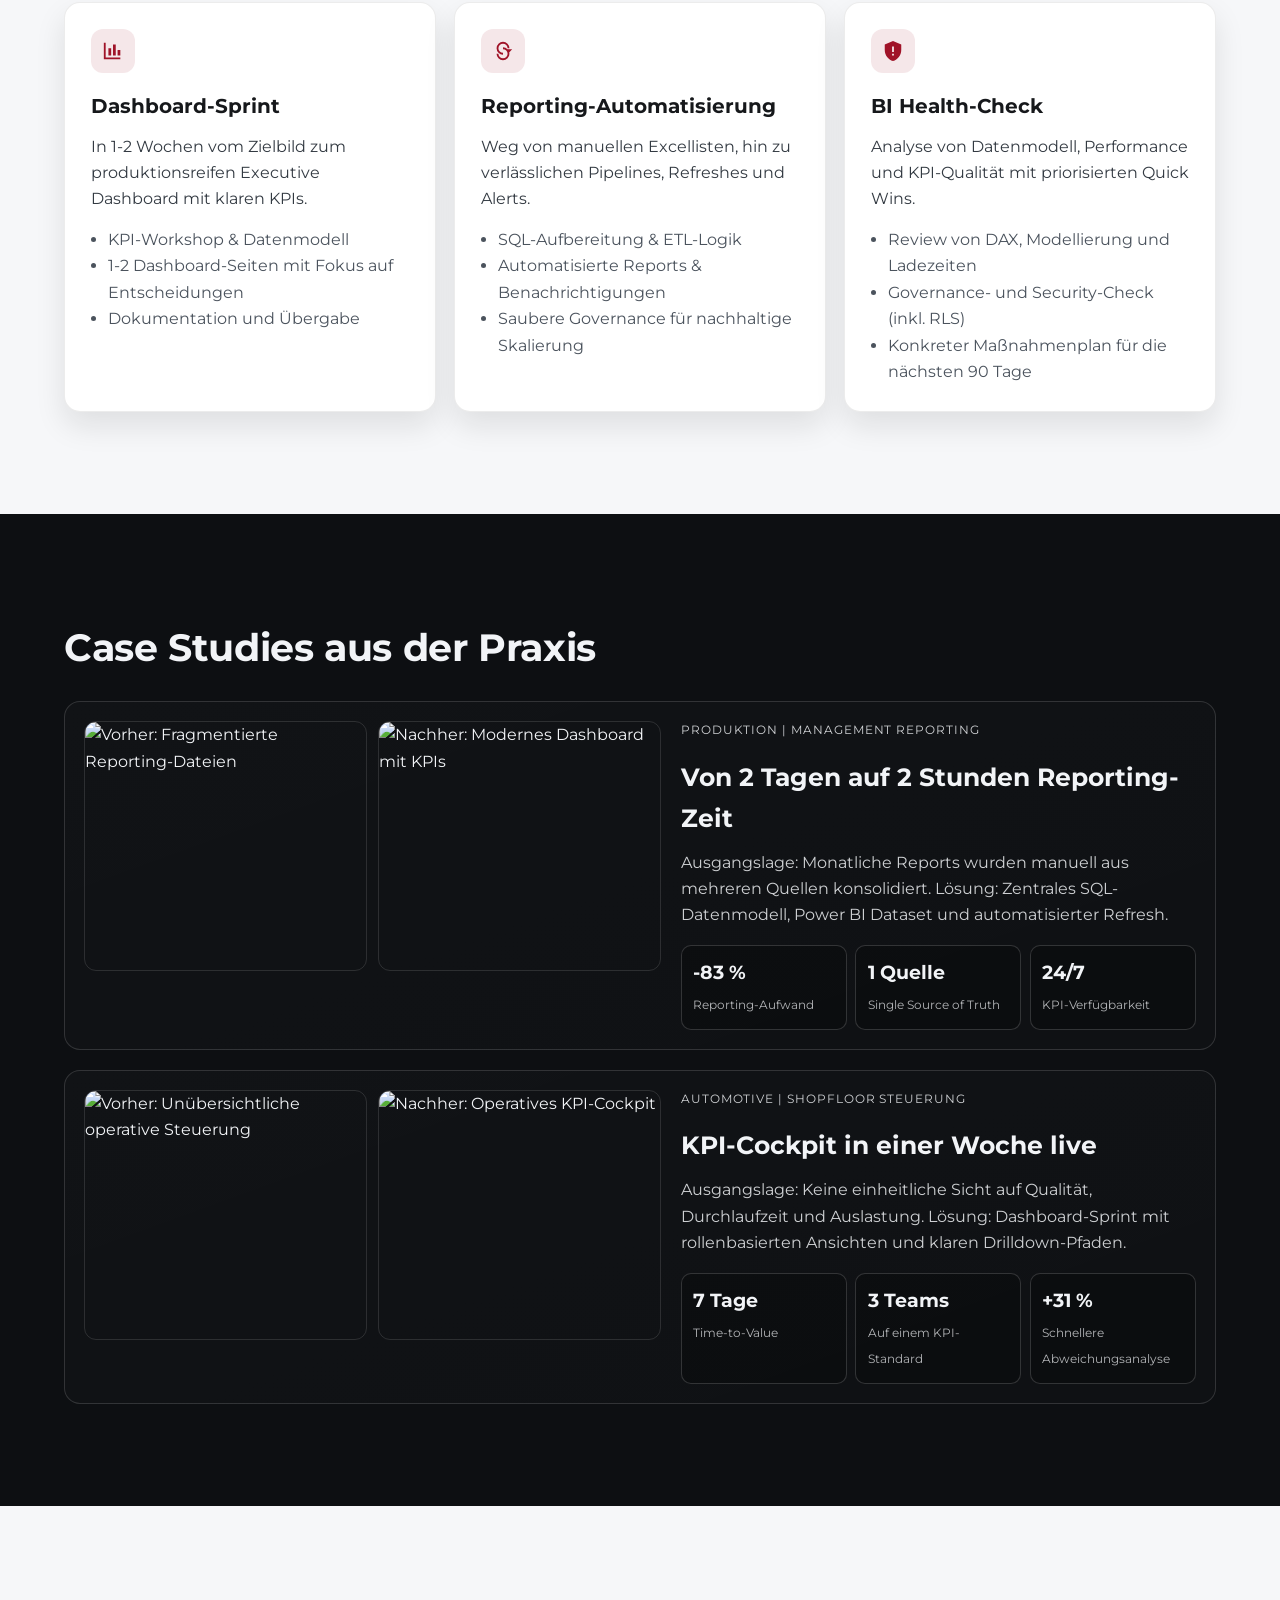
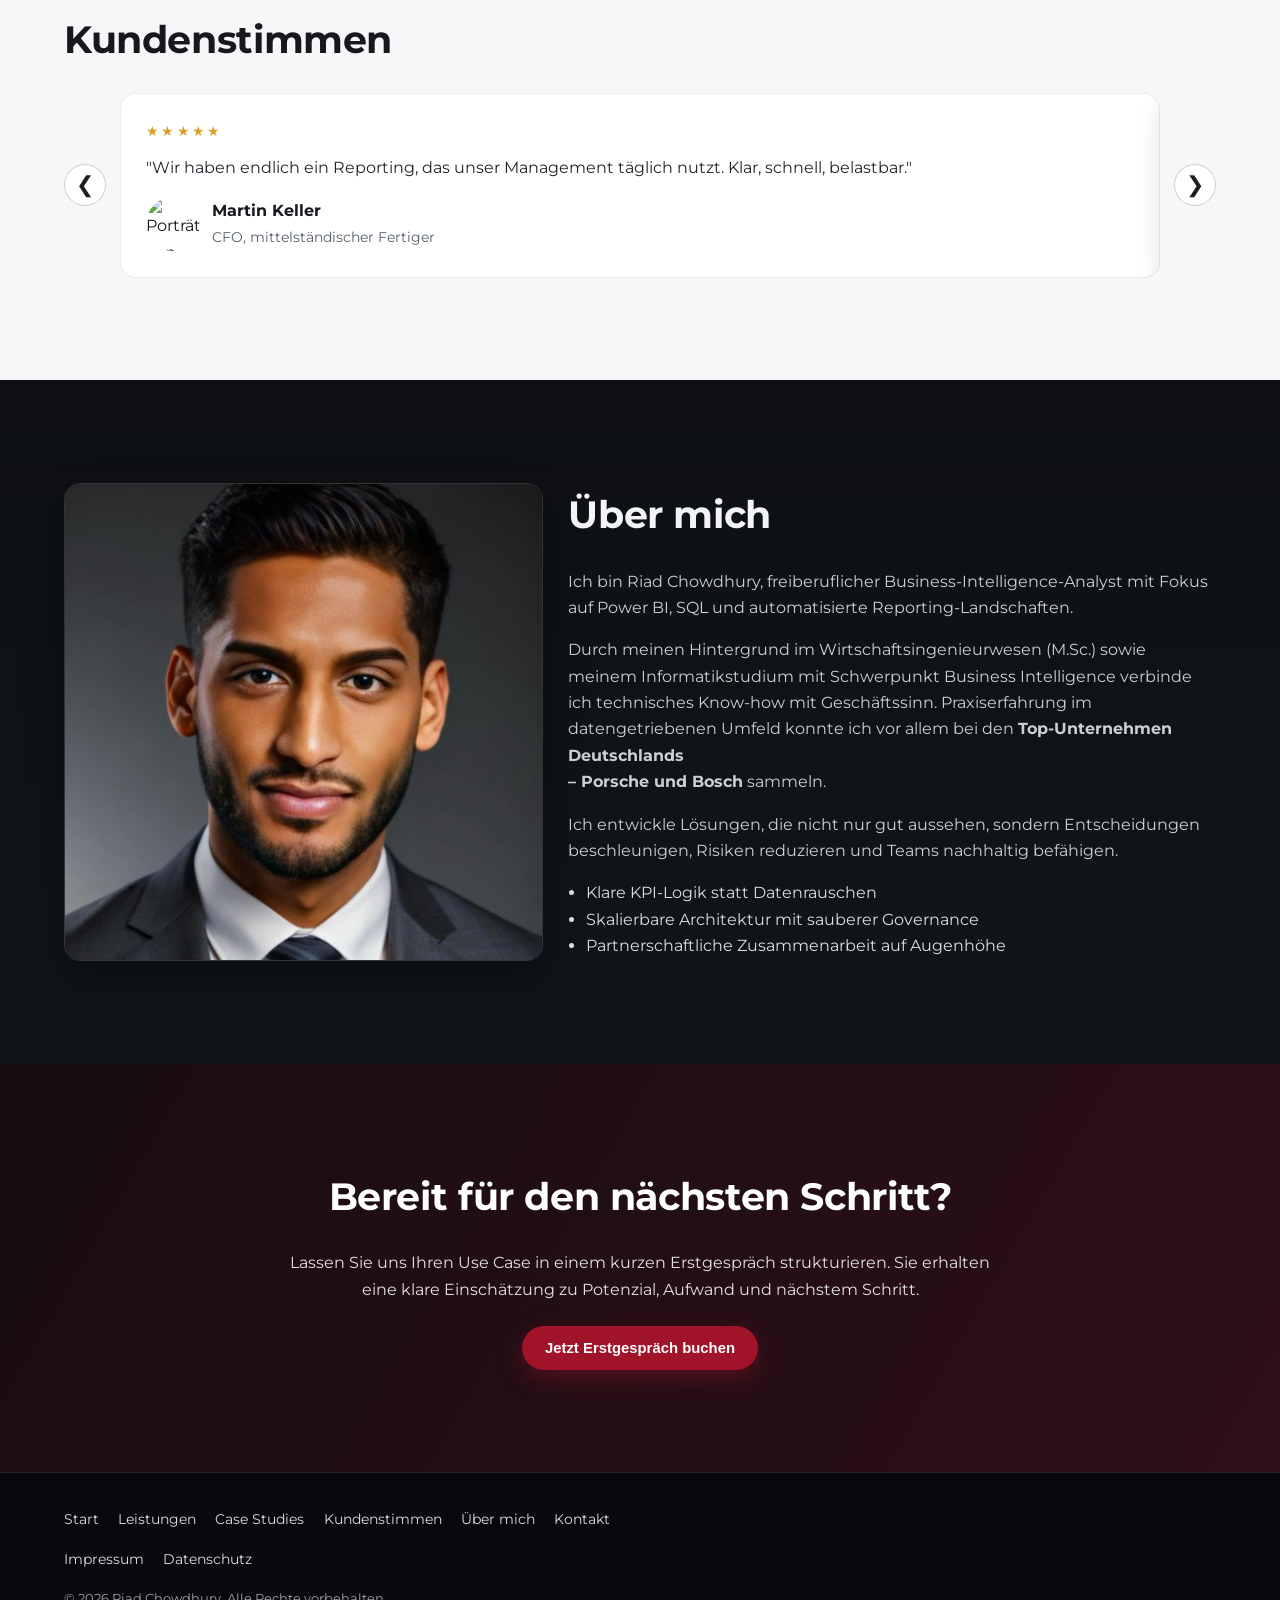
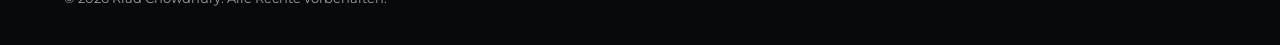
==== commit b8fa0664: "email weg gemacht" ====
--- a/index.html
+++ b/index.html
@@ -245,7 +245,7 @@
             <h2 id="booking-title">Erstgespräch anfragen</h2>
             <p>Geben Sie Ihre Daten und Ihr Anliegen ein. Nach dem Absenden erhalten Sie und ich die Anfrage per E-Mail.</p>
 
-            <form class="booking-form" action="https://formsubmit.co/riad-chowdhury@outlook.com" method="POST">
+            <form class="booking-form" action="https://formsubmit.co/9c872a09e21f05b910107b93c7f3628b" method="POST">
                 <input type="hidden" name="_subject" value="Neue Erstgespräch-Anfrage über Portfolio-Webseite">
                 <input type="hidden" name="_captcha" value="false">
                 <input type="hidden" name="_template" value="table">
